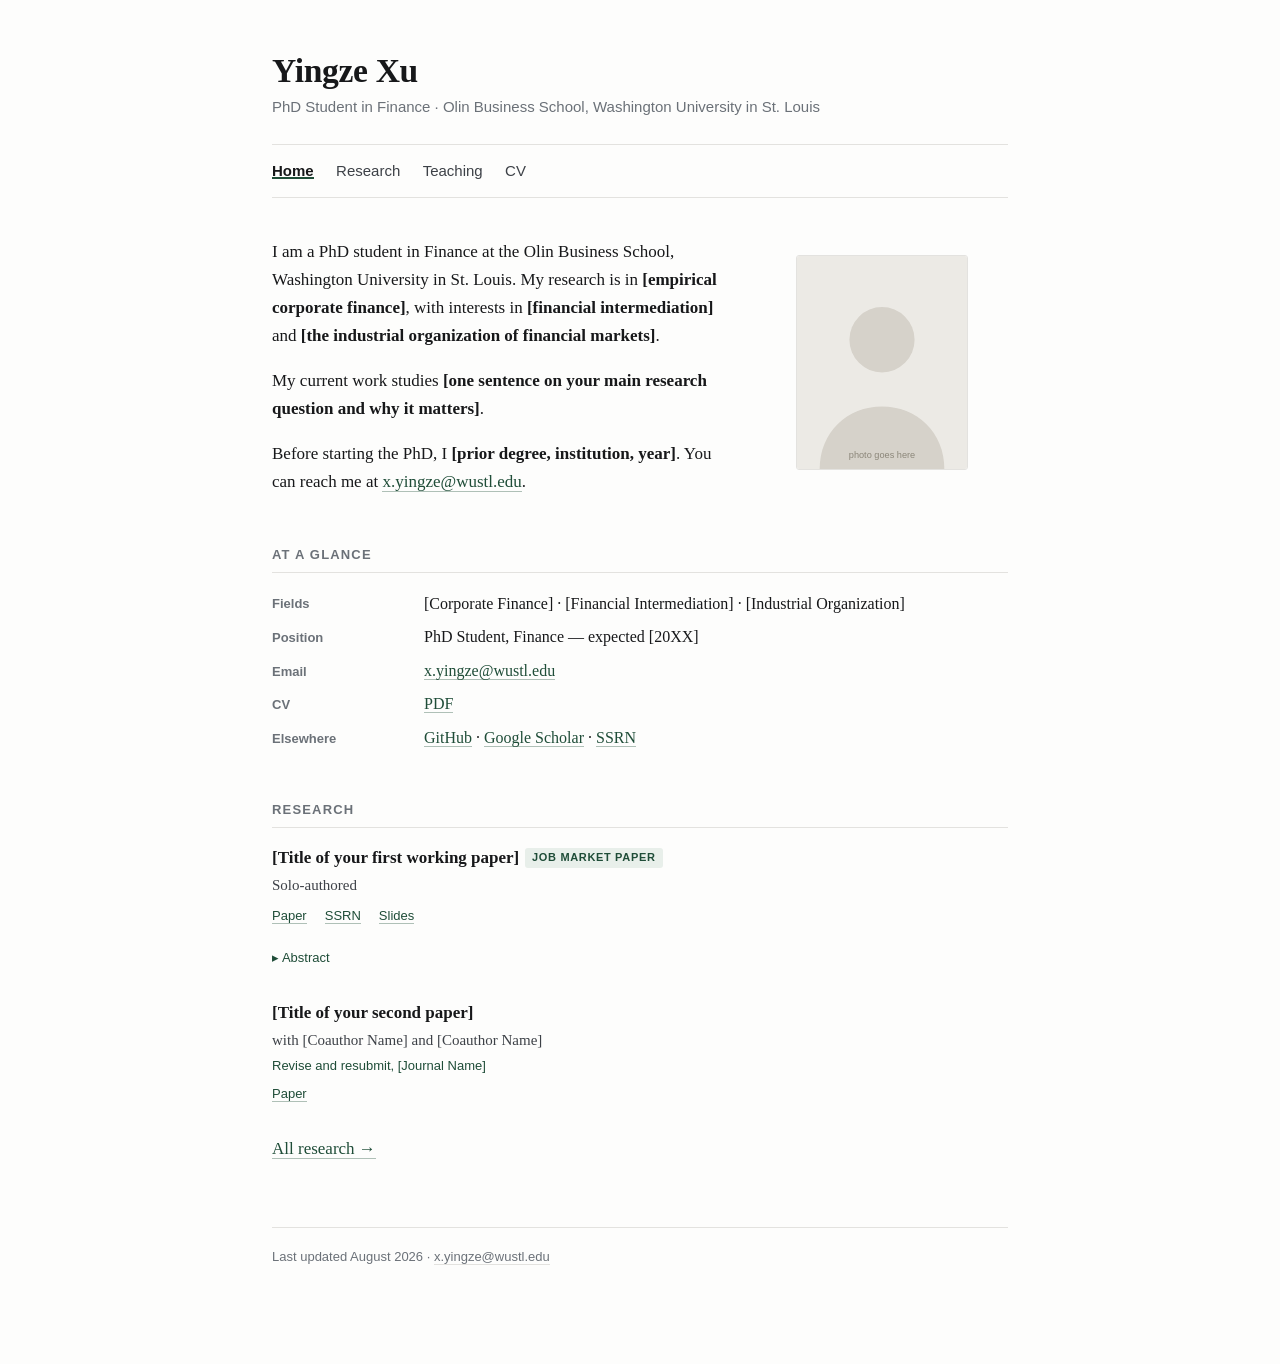
==== index.html @ 7ee23164 "Add personal academic site scaffold Static HTML/CSS site for yzwustl.github.io, following the conven" ====
<!DOCTYPE html>
<html lang="en">
<head>
<meta charset="utf-8">
<meta name="viewport" content="width=device-width, initial-scale=1">
<title>Yingze Xu</title>
<meta name="description" content="Yingze Xu — PhD candidate in Finance, Olin Business School, Washington University in St. Louis.">
<meta name="author" content="Yingze Xu">
<link rel="canonical" href="https://yzwustl.github.io/">
<link rel="stylesheet" href="style.css">
</head>
<body>
<div class="wrap">

<header class="masthead">
  <h1><a href="index.html">Yingze Xu</a></h1>
  <!-- TODO: change to "PhD Candidate" when you advance to candidacy. -->
  <p class="role">PhD Student in Finance &middot; Olin Business School, Washington University in St. Louis</p>
  <nav class="site">
    <ul>
      <li><a href="index.html" aria-current="page">Home</a></li>
      <li><a href="research.html">Research</a></li>
      <li><a href="teaching.html">Teaching</a></li>
      <li><a href="cv.html">CV</a></li>
    </ul>
  </nav>
</header>

<main>

  <div class="intro">
    <div class="bio">
      <!-- TODO: Fill in your actual fields and a one-sentence description of what
           you work on. Two short paragraphs is the convention — search committees
           read this in about fifteen seconds. -->
      <p>
        I am a PhD student in Finance at the Olin Business School, Washington
        University in St. Louis. My research is in <strong>[empirical corporate
        finance]</strong>, with interests in <strong>[financial intermediation]</strong>
        and <strong>[the industrial organization of financial markets]</strong>.
      </p>
      <p>
        My current work studies <strong>[one sentence on your main research
        question and why it matters]</strong>.
      </p>
      <p>
        Before starting the PhD, I <strong>[prior degree, institution, year]</strong>.
        You can reach me at
        <a href="mailto:x.yingze@wustl.edu">x.yingze@wustl.edu</a>.
      </p>
    </div>

    <figure class="portrait">
      <!-- TODO: Replace with a real headshot. Save it as images/portrait.jpg,
           roughly 600x750px, then change the src below. -->
      <img src="images/portrait.svg" alt="Portrait of Yingze Xu">
    </figure>
  </div>

  <section>
    <h2>At a glance</h2>
    <dl class="facts">
      <dt>Fields</dt>
      <dd>[Corporate Finance] &middot; [Financial Intermediation] &middot; [Industrial Organization]</dd>

      <dt>Position</dt>
      <dd>PhD Student, Finance &mdash; expected [20XX]</dd>

      <dt>Email</dt>
      <dd><a href="mailto:x.yingze@wustl.edu">x.yingze@wustl.edu</a></dd>

      <dt>CV</dt>
      <dd><a href="files/Yingze_Xu_CV.pdf">PDF</a></dd>

      <dt>Elsewhere</dt>
      <dd>
        <a href="https://github.com/yzwustl">GitHub</a> &middot;
        <!-- TODO: add your real profile URLs, or delete the ones you don't use. -->
        <a href="#">Google Scholar</a> &middot;
        <a href="#">SSRN</a>
      </dd>
    </dl>
  </section>

  <section>
    <h2>Research</h2>
    <!-- Keep only your two or three most important items here and let the
         Research page carry the full list. -->

    <div class="paper">
      <h3 class="title">[Title of your first working paper]<span class="tag">Job market paper</span></h3>
      <p class="authors">Solo-authored</p>
      <p class="links">
        <a href="#">Paper</a>
        <a href="#">SSRN</a>
        <a href="#">Slides</a>
      </p>
      <details>
        <summary>Abstract</summary>
        <p class="abstract">
          [Paste your abstract here. Roughly 150 words: the question, the data and
          setting, the identification strategy, the headline number, and the
          implication.]
        </p>
      </details>
    </div>

    <div class="paper">
      <h3 class="title">[Title of your second paper]</h3>
      <p class="authors">with [Coauthor Name] and [Coauthor Name]</p>
      <p class="status">Revise and resubmit, [Journal Name]</p>
      <p class="links">
        <a href="#">Paper</a>
      </p>
    </div>

    <p style="margin-top:1.5rem;"><a href="research.html">All research &rarr;</a></p>
  </section>

</main>

<footer class="site">
  <!-- TODO: bump this date when you update the site. -->
  <p>Last updated August 2026 &middot; <a href="mailto:x.yingze@wustl.edu">x.yingze@wustl.edu</a></p>
</footer>

</div>
</body>
</html>
---- style.css ----
/* ==========================================================================
   Personal academic site — economics & finance convention
   Single stylesheet, no dependencies, no external font requests.
   Change the accent color and max width below to restyle the whole site.
   ========================================================================== */

:root {
  --measure: 46rem;          /* content width — keep narrow for readability */
  --ink: #17181a;
  --ink-soft: #3d4147;
  --muted: #6b7178;
  --accent: #1f4d38;         /* deep green; try #1e3a5f (navy) or #7a1c2e (maroon) */
  --accent-soft: #e8efea;
  --rule: #e3e2df;
  --bg: #fdfdfc;
  --serif: "Iowan Old Style", "Palatino Linotype", Palatino, Georgia, "Times New Roman", serif;
  --sans: -apple-system, BlinkMacSystemFont, "Segoe UI", Helvetica, Arial, sans-serif;
}

@media (prefers-color-scheme: dark) {
  :root {
    --ink: #e8e6e1;
    --ink-soft: #cbc8c2;
    --muted: #9a978f;
    --accent: #8fc4a6;
    --accent-soft: #1c2521;
    --rule: #33322f;
    --bg: #16171a;
  }
}

*, *::before, *::after { box-sizing: border-box; }

html { -webkit-text-size-adjust: 100%; }

body {
  margin: 0;
  padding: 0 1.5rem 5rem;
  background: var(--bg);
  color: var(--ink);
  font-family: var(--serif);
  font-size: 1.0625rem;   /* 17px */
  line-height: 1.65;
  text-rendering: optimizeLegibility;
}

.wrap { max-width: var(--measure); margin: 0 auto; }

/* ---------- Links ---------- */

a {
  color: var(--accent);
  text-decoration: none;
  border-bottom: 1px solid color-mix(in srgb, var(--accent) 35%, transparent);
}
a:hover { border-bottom-color: var(--accent); }
a:focus-visible {
  outline: 2px solid var(--accent);
  outline-offset: 2px;
  border-radius: 2px;
}

/* ---------- Masthead & navigation ---------- */

header.masthead {
  padding: 3.25rem 0 0;
}

.masthead h1 {
  font-size: 2.1rem;
  font-weight: 600;
  letter-spacing: -0.01em;
  line-height: 1.15;
  margin: 0 0 0.3rem;
}
.masthead h1 a { color: inherit; border: 0; }

.masthead .role {
  font-family: var(--sans);
  font-size: 0.9375rem;
  color: var(--muted);
  margin: 0;
}

nav.site {
  margin: 1.5rem 0 0;
  padding: 0.85rem 0;
  border-top: 1px solid var(--rule);
  border-bottom: 1px solid var(--rule);
  font-family: var(--sans);
  font-size: 0.9375rem;
}
nav.site ul {
  list-style: none;
  margin: 0;
  padding: 0;
  display: flex;
  flex-wrap: wrap;
  gap: 1.4rem;
}
nav.site a {
  border: 0;
  color: var(--ink-soft);
}
nav.site a:hover { color: var(--accent); }
nav.site a[aria-current="page"] {
  color: var(--ink);
  font-weight: 600;
  box-shadow: inset 0 -2px 0 var(--accent);
}

/* ---------- Sections & headings ---------- */

main { padding-top: 2.5rem; }

h2 {
  font-family: var(--sans);
  font-size: 0.8125rem;
  font-weight: 650;
  letter-spacing: 0.09em;
  text-transform: uppercase;
  color: var(--muted);
  margin: 3rem 0 1.1rem;
  padding-bottom: 0.4rem;
  border-bottom: 1px solid var(--rule);
}
main > section:first-child > h2,
main > h2:first-child { margin-top: 0; }

h3 {
  font-size: 1.0625rem;
  font-weight: 600;
  margin: 0 0 0.2rem;
  line-height: 1.4;
}

p { margin: 0 0 1.05rem; }

hr {
  border: 0;
  border-top: 1px solid var(--rule);
  margin: 2.5rem 0;
}

/* ---------- Home: photo + intro ---------- */

.intro {
  display: flex;
  gap: 2rem;
  align-items: flex-start;
  margin-bottom: 2.25rem;
}
.intro .bio { flex: 1 1 auto; min-width: 0; }
.intro .bio p:last-child { margin-bottom: 0; }

.portrait {
  flex: 0 0 172px;
  width: 172px;
}
.portrait img {
  display: block;
  width: 100%;
  height: auto;
  border-radius: 3px;
  border: 1px solid var(--rule);
}
.portrait .caption {
  font-family: var(--sans);
  font-size: 0.75rem;
  color: var(--muted);
  margin-top: 0.5rem;
  line-height: 1.4;
}

@media (max-width: 34rem) {
  .intro { flex-direction: column-reverse; gap: 1.5rem; }
  .portrait { flex-basis: auto; width: 150px; }
}

/* ---------- Fact list (fields, contact, placement) ---------- */

dl.facts {
  margin: 0;
  display: grid;
  grid-template-columns: 8.5rem 1fr;
  gap: 0.45rem 1rem;
  font-size: 1rem;
}
dl.facts dt {
  font-family: var(--sans);
  font-size: 0.8125rem;
  font-weight: 600;
  color: var(--muted);
  padding-top: 0.18rem;
}
dl.facts dd { margin: 0; }

@media (max-width: 30rem) {
  dl.facts { grid-template-columns: 1fr; gap: 0.1rem 0; }
  dl.facts dd { margin-bottom: 0.7rem; }
}

/* ---------- Papers ---------- */

.paper {
  margin: 0 0 1.9rem;
  padding-left: 0;
}
.paper:last-child { margin-bottom: 0; }

.paper .title { font-weight: 600; }
.paper .title a { border-bottom-color: transparent; }
.paper .title a:hover { border-bottom-color: var(--accent); }

.paper .authors,
.paper .venue,
.paper .status {
  font-size: 0.9375rem;
  color: var(--ink-soft);
  margin: 0.1rem 0 0;
}
.paper .venue { font-style: italic; }

.paper .status {
  font-family: var(--sans);
  font-size: 0.8125rem;
  color: var(--accent);
}

.tag {
  display: inline-block;
  font-family: var(--sans);
  font-size: 0.6875rem;
  font-weight: 650;
  letter-spacing: 0.06em;
  text-transform: uppercase;
  color: var(--accent);
  background: var(--accent-soft);
  padding: 0.15rem 0.45rem;
  border-radius: 3px;
  vertical-align: 0.12em;
  margin-left: 0.35rem;
}

/* Link row: [Paper] [SSRN] [Slides] */
.paper .links {
  font-family: var(--sans);
  font-size: 0.8125rem;
  margin-top: 0.45rem;
}
.paper .links a { margin-right: 0.9rem; }

/* Collapsible abstract — pure HTML <details>, no JavaScript */
.paper details { margin-top: 0.5rem; }
.paper summary {
  font-family: var(--sans);
  font-size: 0.8125rem;
  color: var(--accent);
  cursor: pointer;
  display: inline-block;
  list-style: none;
}
.paper summary::-webkit-details-marker { display: none; }
.paper summary::before { content: "▸ "; }
.paper details[open] summary::before { content: "▾ "; }
.paper details[open] summary { margin-bottom: 0.5rem; }
.paper .abstract {
  font-size: 0.9375rem;
  color: var(--ink-soft);
  border-left: 2px solid var(--rule);
  padding-left: 1rem;
  margin: 0;
}

/* ---------- Teaching / list items ---------- */

.entry { margin-bottom: 1.6rem; }
.entry:last-child { margin-bottom: 0; }
.entry .meta {
  font-family: var(--sans);
  font-size: 0.8125rem;
  color: var(--muted);
  margin: 0.1rem 0 0.35rem;
}
.entry p { margin-bottom: 0.4rem; font-size: 0.9375rem; }

ul.plain { list-style: none; margin: 0; padding: 0; }
ul.plain li { margin-bottom: 0.6rem; }

/* ---------- CV embed ---------- */

.cv-frame {
  width: 100%;
  height: 84vh;
  min-height: 480px;
  border: 1px solid var(--rule);
  border-radius: 3px;
  background: var(--bg);
  margin-top: 1rem;
}

.button {
  display: inline-block;
  font-family: var(--sans);
  font-size: 0.875rem;
  font-weight: 600;
  color: var(--bg);
  background: var(--accent);
  border: 0;
  border-radius: 3px;
  padding: 0.5rem 1rem;
}
.button:hover { border: 0; opacity: 0.9; }

/* ---------- Footer ---------- */

footer.site {
  margin-top: 4rem;
  padding-top: 1.1rem;
  border-top: 1px solid var(--rule);
  font-family: var(--sans);
  font-size: 0.8125rem;
  color: var(--muted);
}
footer.site a { color: var(--muted); border-bottom-color: var(--rule); }
footer.site a:hover { color: var(--accent); }

/* ---------- Print (someone will print your CV page) ---------- */

@media print {
  nav.site, footer.site, .cv-frame { display: none; }
  body { font-size: 11pt; color: #000; background: #fff; padding: 0; }
  a { color: #000; border: 0; }
  a[href^="http"]::after { content: " (" attr(href) ")"; font-size: 9pt; }
}
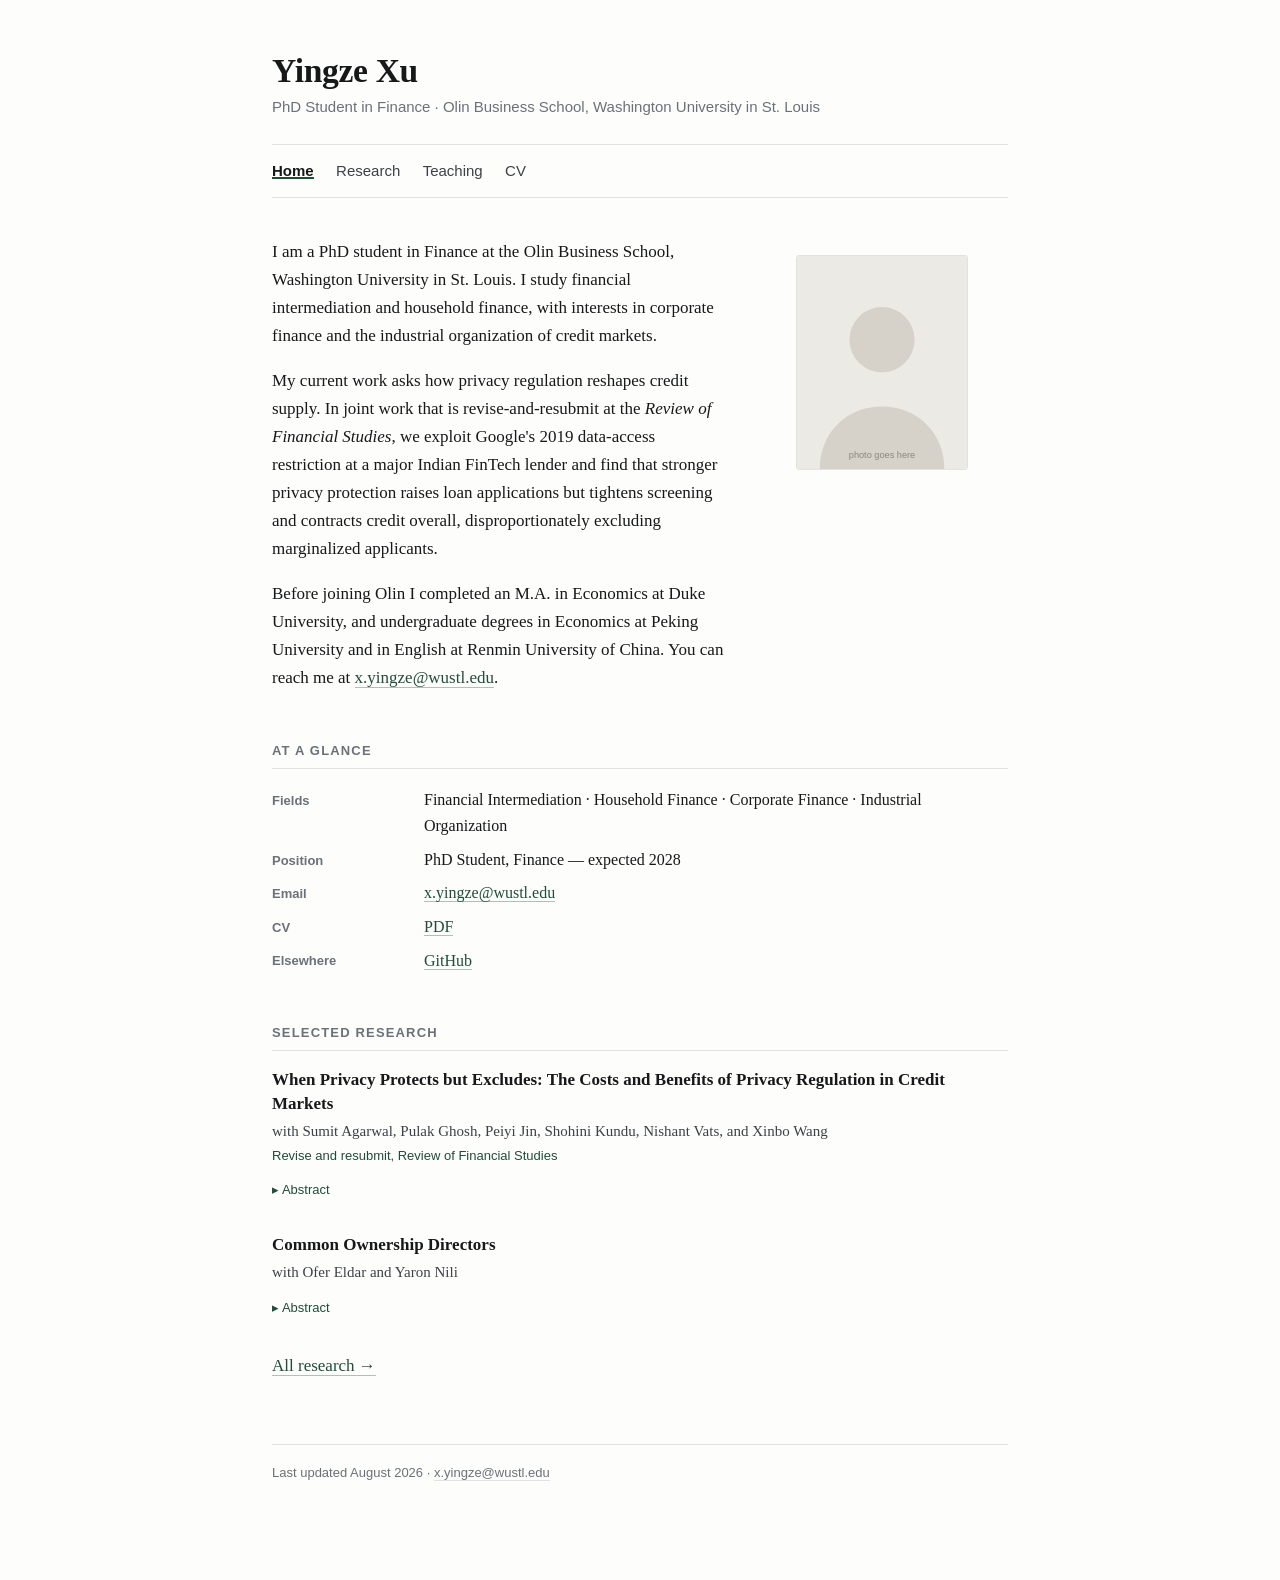
==== commit 64f3bee2: "Populate site with real content from CV and progress report Replaces placeholder text with actual de" ====
--- a/index.html
+++ b/index.html
@@ -4,7 +4,7 @@
 <meta charset="utf-8">
 <meta name="viewport" content="width=device-width, initial-scale=1">
 <title>Yingze Xu</title>
-<meta name="description" content="Yingze Xu — PhD candidate in Finance, Olin Business School, Washington University in St. Louis.">
+<meta name="description" content="Yingze Xu — PhD student in Finance, Olin Business School, Washington University in St. Louis. Financial intermediation, household finance, industrial organization.">
 <meta name="author" content="Yingze Xu">
 <link rel="canonical" href="https://yzwustl.github.io/">
 <link rel="stylesheet" href="style.css">
@@ -14,7 +14,6 @@
 
 <header class="masthead">
   <h1><a href="index.html">Yingze Xu</a></h1>
-  <!-- TODO: change to "PhD Candidate" when you advance to candidacy. -->
   <p class="role">PhD Student in Finance &middot; Olin Business School, Washington University in St. Louis</p>
   <nav class="site">
     <ul>
@@ -30,29 +29,31 @@
 
   <div class="intro">
     <div class="bio">
-      <!-- TODO: Fill in your actual fields and a one-sentence description of what
-           you work on. Two short paragraphs is the convention — search committees
-           read this in about fifteen seconds. -->
       <p>
         I am a PhD student in Finance at the Olin Business School, Washington
-        University in St. Louis. My research is in <strong>[empirical corporate
-        finance]</strong>, with interests in <strong>[financial intermediation]</strong>
-        and <strong>[the industrial organization of financial markets]</strong>.
+        University in St. Louis. I study financial intermediation and household
+        finance, with interests in corporate finance and the industrial
+        organization of credit markets.
       </p>
       <p>
-        My current work studies <strong>[one sentence on your main research
-        question and why it matters]</strong>.
+        My current work asks how privacy regulation reshapes credit supply. In
+        joint work that is revise-and-resubmit at the <em>Review of Financial
+        Studies</em>, we exploit Google's 2019 data-access restriction at a major
+        Indian FinTech lender and find that stronger privacy protection raises
+        loan applications but tightens screening and contracts credit overall,
+        disproportionately excluding marginalized applicants.
       </p>
       <p>
-        Before starting the PhD, I <strong>[prior degree, institution, year]</strong>.
-        You can reach me at
+        Before joining Olin I completed an M.A. in Economics at Duke University,
+        and undergraduate degrees in Economics at Peking University and in
+        English at Renmin University of China. You can reach me at
         <a href="mailto:x.yingze@wustl.edu">x.yingze@wustl.edu</a>.
       </p>
     </div>
 
     <figure class="portrait">
-      <!-- TODO: Replace with a real headshot. Save it as images/portrait.jpg,
-           roughly 600x750px, then change the src below. -->
+      <!-- TODO: Replace with a real headshot — save it as images/portrait.jpg
+           (roughly 600x750px) and change the src below. -->
       <img src="images/portrait.svg" alt="Portrait of Yingze Xu">
     </figure>
   </div>
@@ -61,10 +62,10 @@
     <h2>At a glance</h2>
     <dl class="facts">
       <dt>Fields</dt>
-      <dd>[Corporate Finance] &middot; [Financial Intermediation] &middot; [Industrial Organization]</dd>
+      <dd>Financial Intermediation &middot; Household Finance &middot; Corporate Finance &middot; Industrial Organization</dd>
 
       <dt>Position</dt>
-      <dd>PhD Student, Finance &mdash; expected [20XX]</dd>
+      <dd>PhD Student, Finance &mdash; expected 2028</dd>
 
       <dt>Email</dt>
       <dd><a href="mailto:x.yingze@wustl.edu">x.yingze@wustl.edu</a></dd>
@@ -73,45 +74,53 @@
       <dd><a href="files/Yingze_Xu_CV.pdf">PDF</a></dd>
 
       <dt>Elsewhere</dt>
-      <dd>
-        <a href="https://github.com/yzwustl">GitHub</a> &middot;
-        <!-- TODO: add your real profile URLs, or delete the ones you don't use. -->
-        <a href="#">Google Scholar</a> &middot;
-        <a href="#">SSRN</a>
-      </dd>
+      <!-- TODO: add Google Scholar / SSRN links here once you have profiles.
+           Format: <a href="https://...">Google Scholar</a> &middot; -->
+      <dd><a href="https://github.com/yzwustl">GitHub</a></dd>
     </dl>
   </section>
 
   <section>
-    <h2>Research</h2>
-    <!-- Keep only your two or three most important items here and let the
-         Research page carry the full list. -->
+    <h2>Selected research</h2>
 
     <div class="paper">
-      <h3 class="title">[Title of your first working paper]<span class="tag">Job market paper</span></h3>
-      <p class="authors">Solo-authored</p>
-      <p class="links">
-        <a href="#">Paper</a>
-        <a href="#">SSRN</a>
-        <a href="#">Slides</a>
-      </p>
+      <!-- TODO: wrap the title in <a href="files/privacy.pdf"> once the draft is
+           public, and add an SSRN link. -->
+      <h3 class="title">When Privacy Protects but Excludes: The Costs and Benefits of Privacy Regulation in Credit Markets</h3>
+      <p class="authors">with Sumit Agarwal, Pulak Ghosh, Peiyi Jin, Shohini Kundu, Nishant Vats, and Xinbo Wang</p>
+      <p class="status">Revise and resubmit, Review of Financial Studies</p>
       <details>
         <summary>Abstract</summary>
         <p class="abstract">
-          [Paste your abstract here. Roughly 150 words: the question, the data and
-          setting, the identification strategy, the headline number, and the
-          implication.]
+          This paper studies the consequences of privacy regulation by exploiting
+          Google's 2019 data-access restriction for a major Indian FinTech
+          lender. Stronger privacy protections increase loan applications but
+          induce tighter screening and an overall contraction in credit supply,
+          disproportionately excluding economically and socially marginalized
+          applicants. Linking to economy-wide credit-bureau records, we show that
+          privacy-induced rejection reduces the probability of obtaining any
+          formal credit by 13.7 percentage points even four years later. A
+          structural model shows that the regulation increases consumer surplus
+          by 0.23&ndash;0.60% while reducing lender profits by 20&ndash;23%.
         </p>
       </details>
     </div>
 
     <div class="paper">
-      <h3 class="title">[Title of your second paper]</h3>
-      <p class="authors">with [Coauthor Name] and [Coauthor Name]</p>
-      <p class="status">Revise and resubmit, [Journal Name]</p>
-      <p class="links">
-        <a href="#">Paper</a>
-      </p>
+      <h3 class="title">Common Ownership Directors</h3>
+      <p class="authors">with Ofer Eldar and Yaron Nili</p>
+      <details>
+        <summary>Abstract</summary>
+        <p class="abstract">
+          Using data on overlapping directors and institutional shareholdings
+          from 2000 to 2019, this project shows that common ownership among firms
+          in the same industry is associated with a greater likelihood of sharing
+          directors. The relationship is particularly strong for institutions
+          with lower portfolio turnover and longer investment horizons. The
+          project highlights a potential mechanism through which common ownership
+          affects managerial incentives.
+        </p>
+      </details>
     </div>
 
     <p style="margin-top:1.5rem;"><a href="research.html">All research &rarr;</a></p>
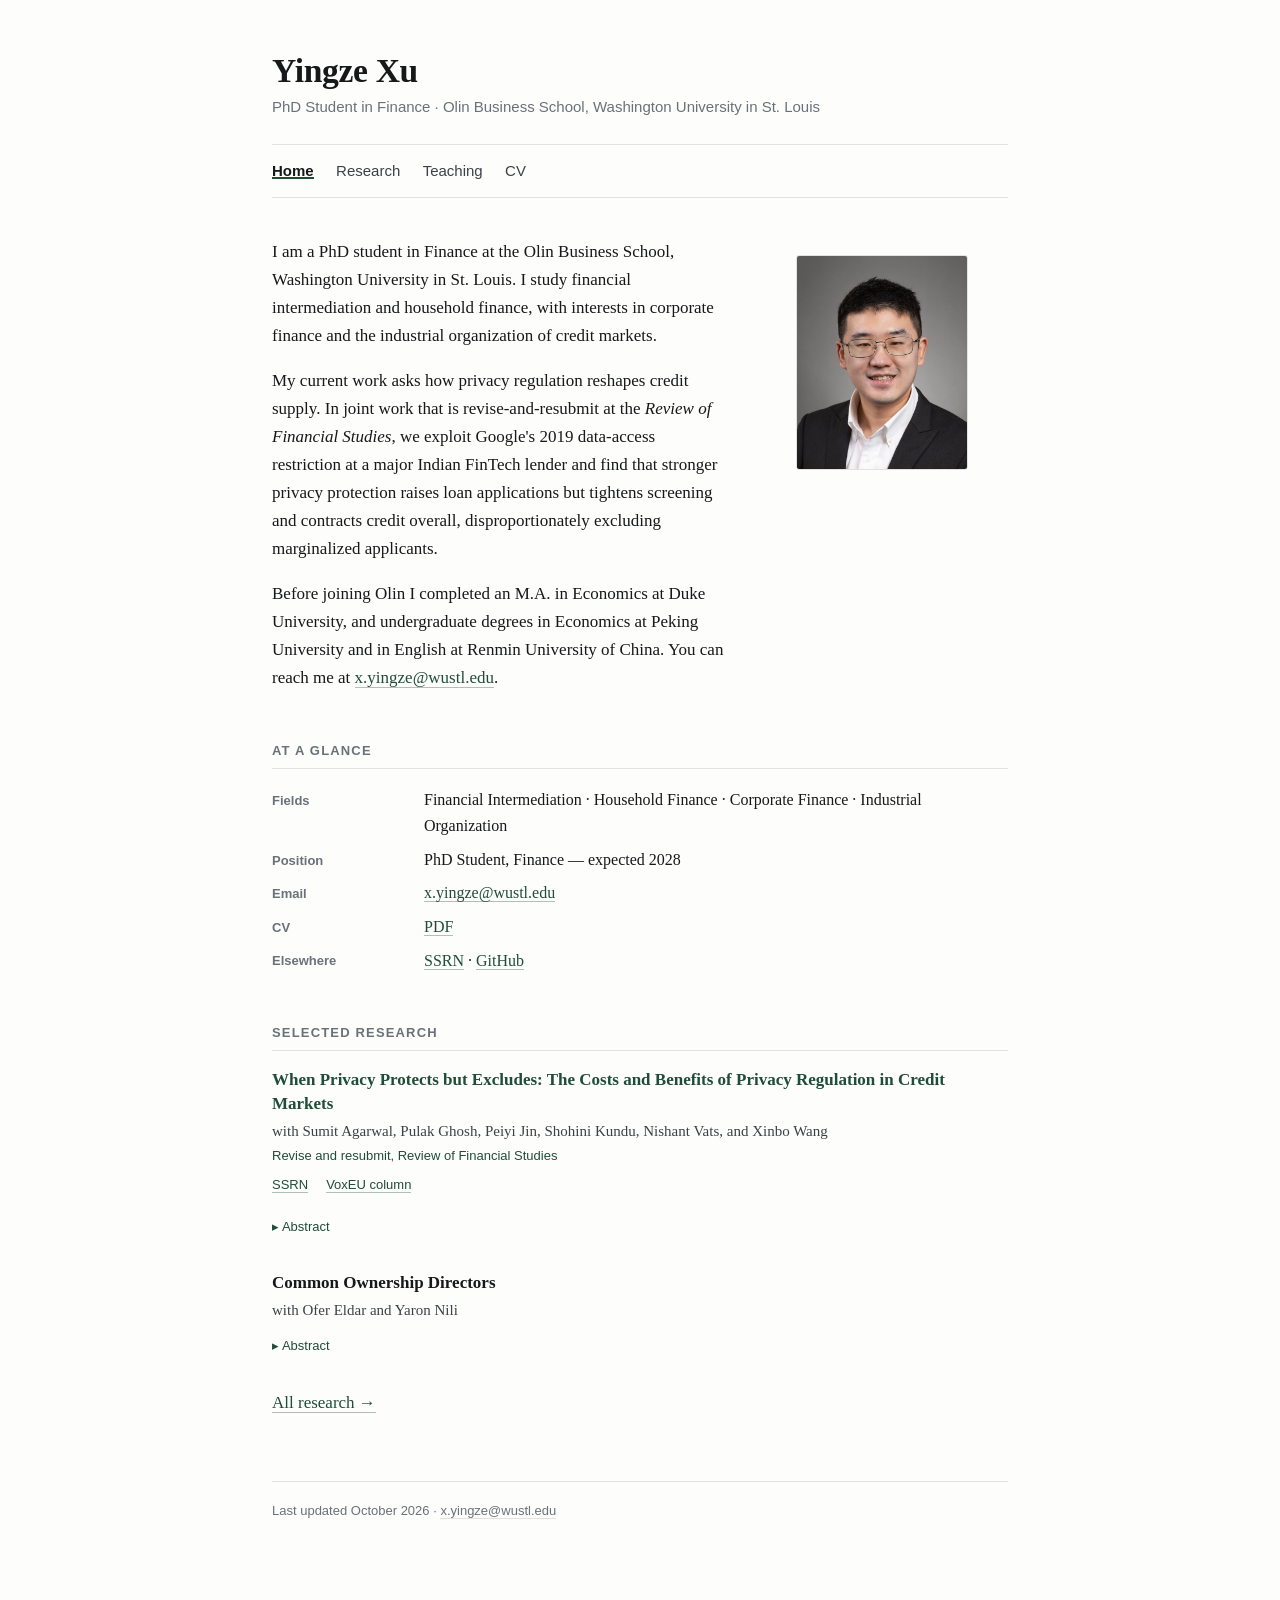
==== commit a6c60348: "Add headshot, SSRN/VoxEU links, and corrected CV - Replace placeholder portrait with a 600x750 crop " ====
--- a/index.html
+++ b/index.html
@@ -52,9 +52,7 @@
     </div>
 
     <figure class="portrait">
-      <!-- TODO: Replace with a real headshot — save it as images/portrait.jpg
-           (roughly 600x750px) and change the src below. -->
-      <img src="images/portrait.svg" alt="Portrait of Yingze Xu">
+      <img src="images/portrait.jpg" alt="Portrait of Yingze Xu" width="600" height="750">
     </figure>
   </div>
 
@@ -74,9 +72,7 @@
       <dd><a href="files/Yingze_Xu_CV.pdf">PDF</a></dd>
 
       <dt>Elsewhere</dt>
-      <!-- TODO: add Google Scholar / SSRN links here once you have profiles.
-           Format: <a href="https://...">Google Scholar</a> &middot; -->
-      <dd><a href="https://github.com/yzwustl">GitHub</a></dd>
+      <dd><a href="https://papers.ssrn.com/sol3/cf_dev/AbsByAuth.cfm?per_id=6104186">SSRN</a> &middot; <a href="https://github.com/yzwustl">GitHub</a></dd>
     </dl>
   </section>
 
@@ -84,11 +80,13 @@
     <h2>Selected research</h2>
 
     <div class="paper">
-      <!-- TODO: wrap the title in <a href="files/privacy.pdf"> once the draft is
-           public, and add an SSRN link. -->
-      <h3 class="title">When Privacy Protects but Excludes: The Costs and Benefits of Privacy Regulation in Credit Markets</h3>
+      <h3 class="title"><a href="https://papers.ssrn.com/sol3/papers.cfm?abstract_id=6435099">When Privacy Protects but Excludes: The Costs and Benefits of Privacy Regulation in Credit Markets</a></h3>
       <p class="authors">with Sumit Agarwal, Pulak Ghosh, Peiyi Jin, Shohini Kundu, Nishant Vats, and Xinbo Wang</p>
       <p class="status">Revise and resubmit, Review of Financial Studies</p>
+      <p class="links">
+        <a href="https://papers.ssrn.com/sol3/papers.cfm?abstract_id=6435099">SSRN</a>
+        <a href="https://cepr.org/voxeu/columns/when-privacy-protects-excludes-hidden-costs-data-restrictions-digital-lending">VoxEU column</a>
+      </p>
       <details>
         <summary>Abstract</summary>
         <p class="abstract">
@@ -130,7 +128,7 @@
 
 <footer class="site">
   <!-- TODO: bump this date when you update the site. -->
-  <p>Last updated August 2026 &middot; <a href="mailto:x.yingze@wustl.edu">x.yingze@wustl.edu</a></p>
+  <p>Last updated October 2026 &middot; <a href="mailto:x.yingze@wustl.edu">x.yingze@wustl.edu</a></p>
 </footer>
 
 </div>
